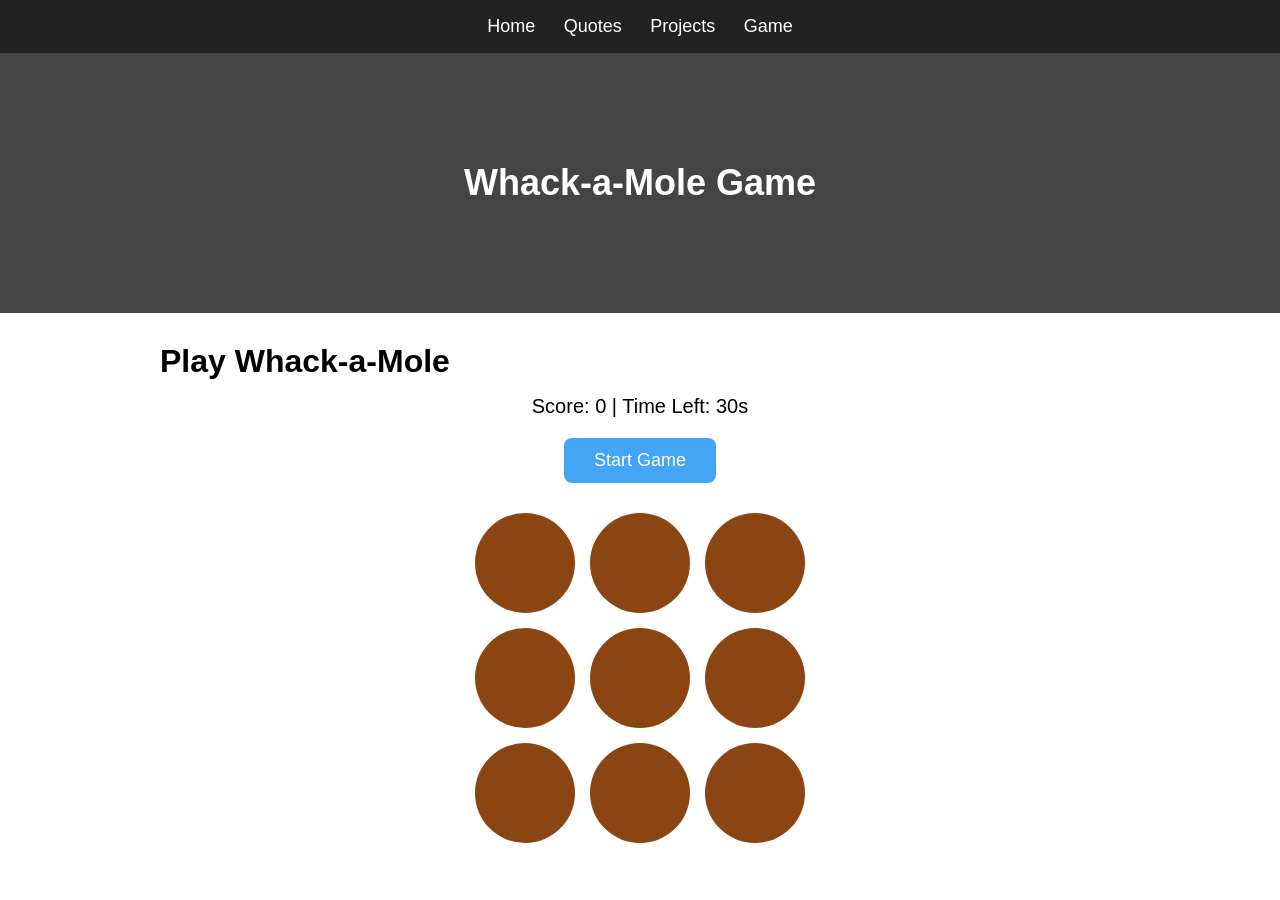
==== machine.html @ 4647ac30 "Day3: add projects page with 5 ideas and whack-a-mole game" ====
﻿<!DOCTYPE html>
<html lang="en">
<head>
    <meta charset="UTF-8">
    <meta name="viewport" content="width=device-width, initial-scale=1.0">
    <title>Whack-a-Mole Game</title>
    <link rel="stylesheet" href="css/style.css">
    <style>
        .game-area {
            display: grid;
            grid-template-columns: repeat(3, 100px);
            gap: 15px;
            justify-content: center;
            margin: 30px 0;
        }
        .hole {
            width: 100px;
            height: 100px;
            background: #8b4513;
            border-radius: 50%;
            position: relative;
            overflow: hidden;
            cursor: pointer;
        }
        .mole {
            width: 60px;
            height: 60px;
            background: #d2691e;
            border-radius: 50%;
            position: absolute;
            bottom: -60px;
            left: 20px;
            transition: bottom 0.1s;
        }
        .mole.show {
            bottom: 10px;
        }
        .game-info {
            text-align: center;
            font-size: 20px;
            margin: 15px 0;
        }
        #startBtn {
            background: #42a5f5;
            color: white;
            border: none;
            padding: 12px 30px;
            font-size: 18px;
            border-radius: 8px;
            cursor: pointer;
            display: block;
            margin: 20px auto;
        }
        #startBtn:hover {
            background: #1e88e5;
        }
    </style>
</head>
<body>
    <div class="banner">
        <h2>Whack-a-Mole Game</h2>
    </div>

    <div class="container">
        <h1>Play Whack-a-Mole</h1>
        <div class="game-info">
            Score: <span id="score">0</span> | Time Left: <span id="time">30</span>s
        </div>
        <button id="startBtn">Start Game</button>
        <div class="game-area" id="gameArea">
            <div class="hole"><div class="mole"></div></div>
            <div class="hole"><div class="mole"></div></div>
            <div class="hole"><div class="mole"></div></div>
            <div class="hole"><div class="mole"></div></div>
            <div class="hole"><div class="mole"></div></div>
            <div class="hole"><div class="mole"></div></div>
            <div class="hole"><div class="mole"></div></div>
            <div class="hole"><div class="mole"></div></div>
            <div class="hole"><div class="mole"></div></div>
        </div>
    </div>

    <script src="js/nav.js"></script>
    <script>
        const holes = document.querySelectorAll('.hole');
        const scoreEl = document.getElementById('score');
        const timeEl = document.getElementById('time');
        const startBtn = document.getElementById('startBtn');
        let score = 0;
        let timeLeft = 30;
        let timerId = null;
        let moleTimerId = null;
        let gameRunning = false;

        function randomMole() {
            holes.forEach(hole => hole.querySelector('.mole').classList.remove('show'));
            const randomHole = holes[Math.floor(Math.random() * holes.length)];
            randomHole.querySelector('.mole').classList.add('show');
        }

        function startGame() {
            score = 0;
            timeLeft = 30;
            scoreEl.textContent = score;
            timeEl.textContent = timeLeft;
            gameRunning = true;
            startBtn.disabled = true;
            
            timerId = setInterval(() => {
                timeLeft--;
                timeEl.textContent = timeLeft;
                if (timeLeft <= 0) {
                    endGame();
                }
            }, 1000);

            moleTimerId = setInterval(randomMole, 800);
        }

        function endGame() {
            gameRunning = false;
            clearInterval(timerId);
            clearInterval(moleTimerId);
            holes.forEach(hole => hole.querySelector('.mole').classList.remove('show'));
            startBtn.disabled = false;
            alert('Game Over! Your score: ' + score);
        }

        holes.forEach(hole => {
            hole.addEventListener('click', () => {
                if (hole.querySelector('.mole').classList.contains('show')) {
                    score++;
                    scoreEl.textContent = score;
                    hole.querySelector('.mole').classList.remove('show');
                }
            });
        });

        startBtn.addEventListener('click', startGame);
    </script>
</body>
</html>
---- css/style.css ----
﻿*{
    margin:0;
    padding:0;
    box-sizing:border-box;
    font-family: sans-serif;
}
nav{
    background:#222;
    padding:1rem;
    text-align:center;
}
nav a{
    color:white;
    text-decoration:none;
    margin:0 12px;
    font-size:18px;
}
nav a:hover{
    color:#42a5f5;
}
.banner{
    width:100%;
    height:260px;
    background:#444;
    color:#fff;
    display:flex;
    align-items:center;
    justify-content:center;
    font-size:24px;
    padding:20px;
    text-align:center;
}
.container{
    max-width:1000px;
    margin:30px auto;
    padding:0 20px;
}
h2{
    margin:20px 0;
}
ul{
    padding-left:24px;
    line-height:1.8;
}
.quote-list{
    list-style:none;
    padding:0;
}
.quote-list li{
    background:white;
    padding:16px 20px;
    margin:10px 0;
    border-radius:8px;
    box-shadow:0 2px 6px rgba(0,0,0,0.08);
    font-size:17px;
}
/* Day2 quotes page styling */
.project-list{
    list-style:none;
    padding:0;
}
.project-list li{
    background:white;
    padding:20px 24px;
    margin:15px 0;
    border-radius:10px;
    box-shadow:0 2px 8px rgba(0,0,0,0.08);
}
.project-list h3{
    color:#1e88e5;
    margin-bottom:8px;
}
.project-list p{
    color:#555;
    line-height:1.6;
}
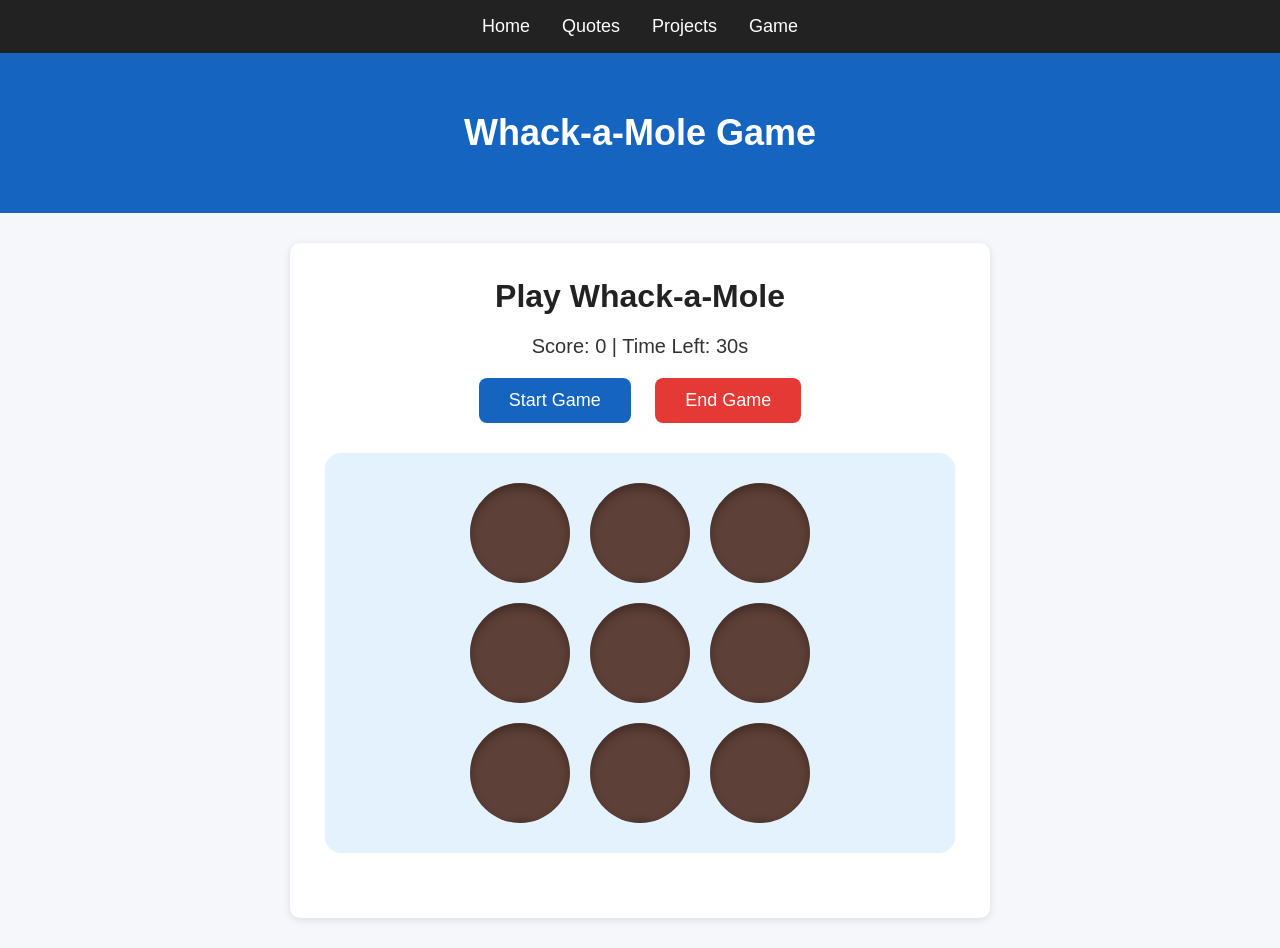
==== commit aed43107: "Polish whack-a-mole game page, add end game button for demo" ====
--- a/machine.html
+++ b/machine.html
@@ -9,28 +9,47 @@
         .game-area {
             display: grid;
             grid-template-columns: repeat(3, 100px);
-            gap: 15px;
+            gap: 20px;
             justify-content: center;
             margin: 30px 0;
+            padding: 30px;
+            background-color: #e3f2fd;
+            border-radius: 16px;
         }
         .hole {
             width: 100px;
             height: 100px;
-            background: #8b4513;
+            background: #3e2723;
             border-radius: 50%;
             position: relative;
             overflow: hidden;
             cursor: pointer;
+            box-shadow: inset 0 6px 12px rgba(0,0,0,0.5);
         }
         .mole {
             width: 60px;
             height: 60px;
-            background: #d2691e;
+            background: #a1887f;
             border-radius: 50%;
             position: absolute;
             bottom: -60px;
             left: 20px;
             transition: bottom 0.1s;
+        }
+        .mole::before, .mole::after {
+            content: '';
+            position: absolute;
+            width: 8px;
+            height: 8px;
+            background: #222;
+            border-radius: 50%;
+            top: 18px;
+        }
+        .mole::before {
+            left: 16px;
+        }
+        .mole::after {
+            right: 16px;
         }
         .mole.show {
             bottom: 10px;
@@ -41,22 +60,38 @@
             margin: 15px 0;
         }
         #startBtn {
-            background: #42a5f5;
+            background: #1565c0;
             color: white;
             border: none;
             padding: 12px 30px;
             font-size: 18px;
             border-radius: 8px;
             cursor: pointer;
-            display: block;
-            margin: 20px auto;
+            margin: 0 10px;
         }
         #startBtn:hover {
-            background: #1e88e5;
+            background: #0d47a1;
+        }
+        #endBtn {
+            background: #e53935;
+            color: white;
+            border: none;
+            padding: 12px 30px;
+            font-size: 18px;
+            border-radius: 8px;
+            cursor: pointer;
+            margin: 0 10px;
+        }
+        #endBtn:hover {
+            background: #c62828;
+        }
+        .button-group {
+            text-align: center;
+            margin: 20px auto;
         }
     </style>
 </head>
-<body>
+<body class="game">
     <div class="banner">
         <h2>Whack-a-Mole Game</h2>
     </div>
@@ -66,7 +101,10 @@
         <div class="game-info">
             Score: <span id="score">0</span> | Time Left: <span id="time">30</span>s
         </div>
-        <button id="startBtn">Start Game</button>
+        <div class="button-group">
+            <button id="startBtn">Start Game</button>
+            <button id="endBtn">End Game</button>
+        </div>
         <div class="game-area" id="gameArea">
             <div class="hole"><div class="mole"></div></div>
             <div class="hole"><div class="mole"></div></div>
@@ -86,6 +124,7 @@
         const scoreEl = document.getElementById('score');
         const timeEl = document.getElementById('time');
         const startBtn = document.getElementById('startBtn');
+        const endBtn = document.getElementById('endBtn');
         let score = 0;
         let timeLeft = 30;
         let timerId = null;
@@ -137,6 +176,11 @@
         });
 
         startBtn.addEventListener('click', startGame);
+        endBtn.addEventListener('click', () => {
+            if (gameRunning) {
+                endGame();
+            }
+        });
     </script>
 </body>
 </html>
--- a/css/style.css
+++ b/css/style.css
@@ -8,6 +8,10 @@
     background:#222;
     padding:1rem;
     text-align:center;
+    display:flex;
+    justify-content:center;
+    flex-wrap:wrap;
+    gap:8px;
 }
 nav a{
     color:white;
@@ -67,10 +71,146 @@
     box-shadow:0 2px 8px rgba(0,0,0,0.08);
 }
 .project-list h3{
-    color:#1e88e5;
+    color:#1565c0;
     margin-bottom:8px;
 }
 .project-list p{
     color:#555;
     line-height:1.6;
-}+}
+/* Homepage banner with web sci-fi image */
+body.home {
+    background-color: #f5f7fa;
+}
+.home-banner {
+    background-image: url('../images/web-sci-home-bg.jpg');
+    background-size: cover;
+    background-position: center;
+    height: 80vh;
+    min-height: 400px;
+    color: white;
+}
+.home-banner h1 {
+    font-size: 52px;
+    font-weight: bold;
+    text-shadow: 0 2px 8px rgba(0,0,0,0.6);
+}
+body.home .container {
+    background-color: white;
+    padding: 30px;
+    border-radius: 10px;
+    max-width: 900px;
+    width: 90%;
+    margin: 20px auto;
+    box-shadow: 0 2px 8px rgba(0,0,0,0.1);
+}
+body.home h2 {
+    color: #1565c0;
+    margin-top: 0;
+}
+/* Quotes page basic styling */
+body.quotes {
+    background-color: #f5f7fa;
+}
+body.quotes .banner {
+    background-color: #1565c0;
+    height: 180px;
+    font-size: 22px;
+    padding: 20px 40px;
+}
+body.quotes h1 {
+    color: #222;
+    margin-bottom: 20px;
+}
+body.quotes .quote-list li {
+    background-color: white;
+    border-left: 4px solid #1565c0;
+    padding: 18px 22px;
+    margin: 12px 0;
+    border-radius: 6px;
+    box-shadow: 0 2px 4px rgba(0,0,0,0.1);
+    font-size: 17px;
+    line-height: 1.6;
+}
+body.quotes .quote-list li:hover {
+    background-color: #e3f2fd;
+}
+/* Projects page basic styling */
+body.projects {
+    background-color: #f5f7fa;
+}
+body.projects .banner {
+    background-color: #1565c0;
+    height: 160px;
+}
+body.projects h1 {
+    color: #222;
+    margin-bottom: 20px;
+}
+body.projects .project-list li {
+    background-color: white;
+    border-left: 4px solid #1565c0;
+    padding: 20px 24px;
+    margin: 15px 0;
+    border-radius: 6px;
+    box-shadow: 0 2px 4px rgba(0,0,0,0.1);
+}
+body.projects .project-list li:hover {
+    background-color: #e3f2fd;
+}
+/* Game page styling */
+body.game {
+    background-color: #f5f7fa;
+}
+body.game .banner {
+    background-color: #1565c0;
+    height: 160px;
+}
+body.game .container {
+    background-color: white;
+    padding: 35px;
+    border-radius: 10px;
+    max-width: 700px;
+    width: 90%;
+    margin: 30px auto;
+    box-shadow: 0 2px 8px rgba(0,0,0,0.1);
+}
+body.game h1 {
+    color: #222;
+    text-align: center;
+    margin-bottom: 20px;
+}
+body.game .game-info {
+    font-size: 20px;
+    text-align: center;
+    color: #333;
+    margin: 20px 0;
+}
+body.game #startBtn {
+    background-color: #1565c0;
+}
+body.game #startBtn:hover {
+    background-color: #0d47a1;
+}
+body.game .hole {
+    background-color: #5d4037;
+    box-shadow: inset 0 5px 10px rgba(0,0,0,0.3);
+}
+body.game .mole {
+    background-color: #8d6e63;
+    box-shadow: 0 -3px 6px rgba(0,0,0,0.2);
+}
+/* Mobile responsive layout */
+@media (max-width:768px){
+    .home-content{
+        padding:20px;
+        margin:25px auto;
+    }
+    h1{
+        font-size:1.6rem;
+        text-align:center;
+    }
+    nav{
+        flex-wrap:wrap;
+    }
+}
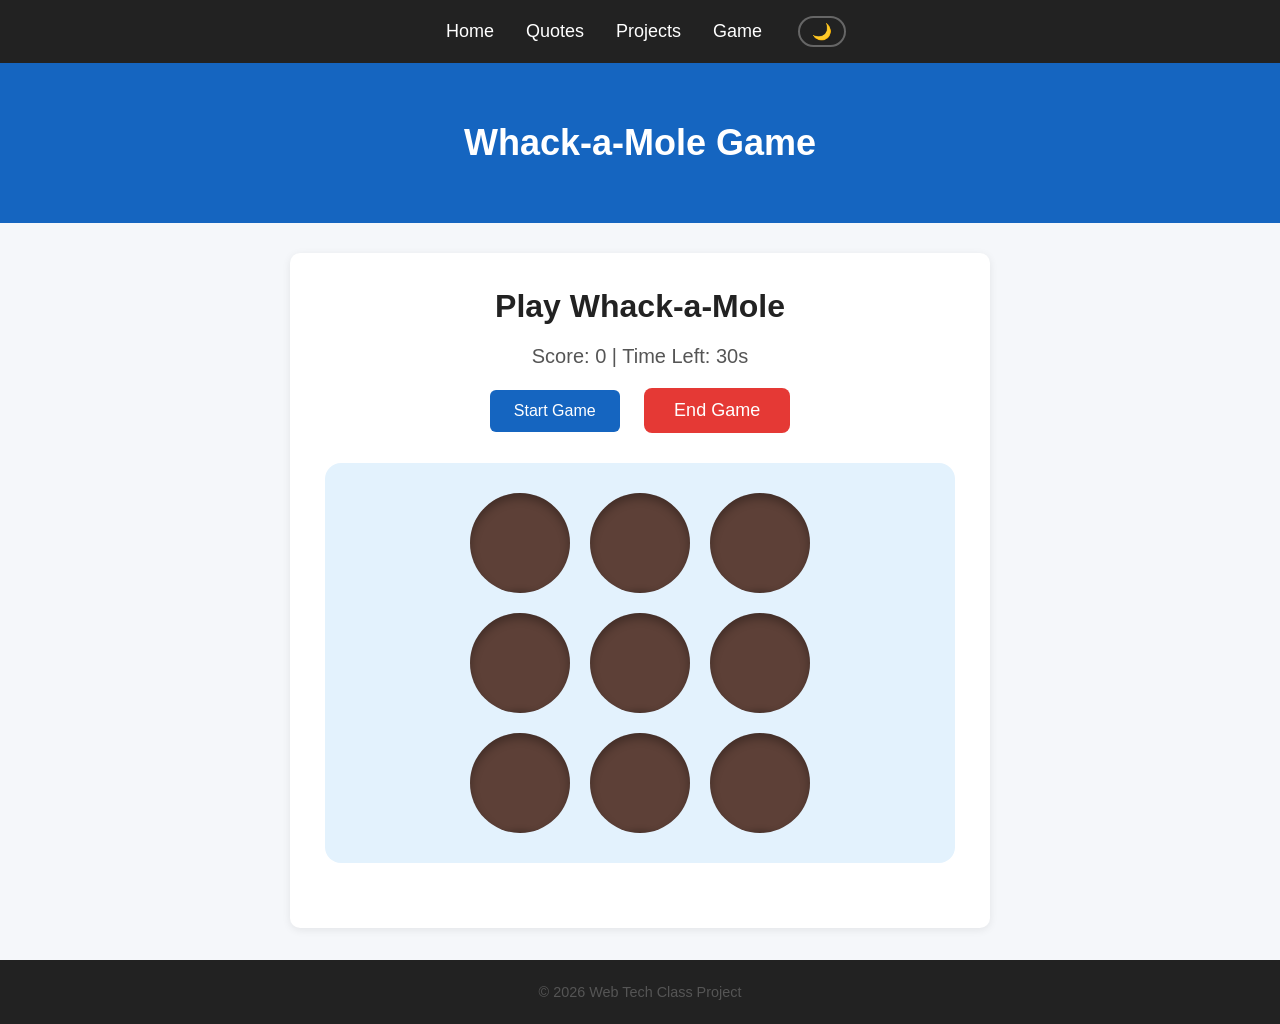
==== commit 101fef00: "Add footer copyright to all pages" ====
--- a/machine.html
+++ b/machine.html
@@ -4,6 +4,12 @@
     <meta charset="UTF-8">
     <meta name="viewport" content="width=device-width, initial-scale=1.0">
     <title>Whack-a-Mole Game</title>
+    <meta property="og:title" content="Web Tech Class Project">
+    <meta property="og:description" content="Web course project with quote page, project list and whack-a-mole game.">
+    <meta property="og:image" content="https://gitee.com/wyb730/web-class-project/raw/master/images/og-class.jpg">
+    <meta property="og:url" content="https://gitee.com/wyb730/web-class-project">
+    <meta property="og:type" content="website">
+    <meta name="twitter:card" content="summary_large_image">
     <link rel="stylesheet" href="css/style.css">
     <style>
         .game-area {
@@ -182,5 +188,8 @@
             }
         });
     </script>
+    <footer>
+        <p>© 2026 Web Tech Class Project</p>
+    </footer>
 </body>
 </html>
--- a/css/style.css
+++ b/css/style.css
@@ -1,20 +1,58 @@
-﻿*{
+﻿:root{
+    --bg: #f5f7fa;
+    --card-bg: #ffffff;
+    --text: #222222;
+    --text-muted: #555555;
+    --nav-bg: #222222;
+    --nav-text: #ffffff;
+    --banner-bg: #1565c0;
+    --accent: #1565c0;
+    --accent-hover: #0d47a1;
+    --accent-light: #e3f2fd;
+    --border-left: #1565c0;
+    --card-shadow: 0 2px 8px rgba(0,0,0,0.08);
+    --hole-bg: #5d4037;
+    --mole-bg: #8d6e63;
+}
+[data-theme="dark"]{
+    --bg: #121212;
+    --card-bg: #1e1e1e;
+    --text: #e0e0e0;
+    --text-muted: #aaaaaa;
+    --nav-bg: #1a1a1a;
+    --nav-text: #e0e0e0;
+    --banner-bg: #0d47a1;
+    --accent: #42a5f5;
+    --accent-hover: #64b5f6;
+    --accent-light: #1e3a5f;
+    --border-left: #42a5f5;
+    --card-shadow: 0 2px 8px rgba(0,0,0,0.3);
+    --hole-bg: #3e2723;
+    --mole-bg: #6d4c41;
+}
+*{
     margin:0;
     padding:0;
     box-sizing:border-box;
     font-family: sans-serif;
 }
+body{
+    background-color: var(--bg);
+    color: var(--text);
+    transition: background-color 0.3s, color 0.3s;
+}
 nav{
-    background:#222;
+    background: var(--nav-bg);
     padding:1rem;
     text-align:center;
     display:flex;
     justify-content:center;
+    align-items:center;
     flex-wrap:wrap;
     gap:8px;
 }
 nav a{
-    color:white;
+    color: var(--nav-text);
     text-decoration:none;
     margin:0 12px;
     font-size:18px;
@@ -22,10 +60,23 @@
 nav a:hover{
     color:#42a5f5;
 }
+.theme-toggle{
+    margin-left:16px;
+    background:transparent;
+    border:2px solid #666;
+    color:var(--nav-text);
+    border-radius:20px;
+    padding:4px 12px;
+    cursor:pointer;
+    font-size:16px;
+}
+.theme-toggle:hover{
+    border-color:#42a5f5;
+}
 .banner{
     width:100%;
     height:260px;
-    background:#444;
+    background: var(--banner-bg);
     color:#fff;
     display:flex;
     align-items:center;
@@ -51,36 +102,37 @@
     padding:0;
 }
 .quote-list li{
-    background:white;
+    background: var(--card-bg);
+    color: var(--text);
     padding:16px 20px;
     margin:10px 0;
     border-radius:8px;
-    box-shadow:0 2px 6px rgba(0,0,0,0.08);
+    box-shadow: var(--card-shadow);
     font-size:17px;
 }
-/* Day2 quotes page styling */
 .project-list{
     list-style:none;
     padding:0;
 }
 .project-list li{
-    background:white;
+    background: var(--card-bg);
+    color: var(--text);
     padding:20px 24px;
     margin:15px 0;
     border-radius:10px;
-    box-shadow:0 2px 8px rgba(0,0,0,0.08);
+    box-shadow: var(--card-shadow);
 }
 .project-list h3{
-    color:#1565c0;
+    color: var(--accent);
     margin-bottom:8px;
 }
 .project-list p{
-    color:#555;
+    color: var(--text-muted);
     line-height:1.6;
 }
 /* Homepage banner with web sci-fi image */
 body.home {
-    background-color: #f5f7fa;
+    background-color: var(--bg);
 }
 .home-banner {
     background-image: url('../images/web-sci-home-bg.jpg');
@@ -96,109 +148,128 @@
     text-shadow: 0 2px 8px rgba(0,0,0,0.6);
 }
 body.home .container {
-    background-color: white;
+    background-color: var(--card-bg);
+    color: var(--text);
     padding: 30px;
     border-radius: 10px;
     max-width: 900px;
     width: 90%;
     margin: 20px auto;
-    box-shadow: 0 2px 8px rgba(0,0,0,0.1);
+    box-shadow: var(--card-shadow);
 }
 body.home h2 {
-    color: #1565c0;
+    color: var(--accent);
     margin-top: 0;
 }
 /* Quotes page basic styling */
 body.quotes {
-    background-color: #f5f7fa;
+    background-color: var(--bg);
 }
 body.quotes .banner {
-    background-color: #1565c0;
+    background-color: var(--banner-bg);
     height: 180px;
     font-size: 22px;
     padding: 20px 40px;
 }
 body.quotes h1 {
-    color: #222;
+    color: var(--text);
     margin-bottom: 20px;
 }
 body.quotes .quote-list li {
-    background-color: white;
-    border-left: 4px solid #1565c0;
+    background-color: var(--card-bg);
+    color: var(--text);
+    border-left: 4px solid var(--border-left);
     padding: 18px 22px;
     margin: 12px 0;
     border-radius: 6px;
-    box-shadow: 0 2px 4px rgba(0,0,0,0.1);
+    box-shadow: var(--card-shadow);
     font-size: 17px;
     line-height: 1.6;
 }
 body.quotes .quote-list li:hover {
-    background-color: #e3f2fd;
+    background-color: var(--accent-light);
 }
 /* Projects page basic styling */
 body.projects {
-    background-color: #f5f7fa;
+    background-color: var(--bg);
 }
 body.projects .banner {
-    background-color: #1565c0;
+    background-color: var(--banner-bg);
     height: 160px;
 }
 body.projects h1 {
-    color: #222;
+    color: var(--text);
     margin-bottom: 20px;
 }
 body.projects .project-list li {
-    background-color: white;
-    border-left: 4px solid #1565c0;
+    background-color: var(--card-bg);
+    color: var(--text);
+    border-left: 4px solid var(--border-left);
     padding: 20px 24px;
     margin: 15px 0;
     border-radius: 6px;
-    box-shadow: 0 2px 4px rgba(0,0,0,0.1);
+    box-shadow: var(--card-shadow);
 }
 body.projects .project-list li:hover {
-    background-color: #e3f2fd;
+    background-color: var(--accent-light);
 }
 /* Game page styling */
 body.game {
-    background-color: #f5f7fa;
+    background-color: var(--bg);
 }
 body.game .banner {
-    background-color: #1565c0;
+    background-color: var(--banner-bg);
     height: 160px;
 }
 body.game .container {
-    background-color: white;
+    background-color: var(--card-bg);
+    color: var(--text);
     padding: 35px;
     border-radius: 10px;
     max-width: 700px;
     width: 90%;
     margin: 30px auto;
-    box-shadow: 0 2px 8px rgba(0,0,0,0.1);
+    box-shadow: var(--card-shadow);
 }
 body.game h1 {
-    color: #222;
+    color: var(--text);
     text-align: center;
     margin-bottom: 20px;
 }
 body.game .game-info {
     font-size: 20px;
     text-align: center;
-    color: #333;
+    color: var(--text-muted);
     margin: 20px 0;
 }
 body.game #startBtn {
-    background-color: #1565c0;
+    background-color: var(--accent);
+    color: white;
+    border: none;
+    padding: 12px 24px;
+    border-radius: 6px;
+    cursor: pointer;
+    font-size: 16px;
 }
 body.game #startBtn:hover {
-    background-color: #0d47a1;
+    background-color: var(--accent-hover);
 }
 body.game .hole {
-    background-color: #5d4037;
+    background-color: var(--hole-bg);
     box-shadow: inset 0 5px 10px rgba(0,0,0,0.3);
 }
 body.game .mole {
-    background-color: #8d6e63;
+    background-color: var(--mole-bg);
     box-shadow: 0 -3px 6px rgba(0,0,0,0.2);
+}
+/* Footer */
+footer {
+    text-align: center;
+    padding: 1.5rem;
+    margin-top: 2rem;
+    background-color: var(--nav-bg);
+    color: var(--text-muted);
+    font-size: 0.9rem;
 }
 /* Mobile responsive layout */
 @media (max-width:768px){
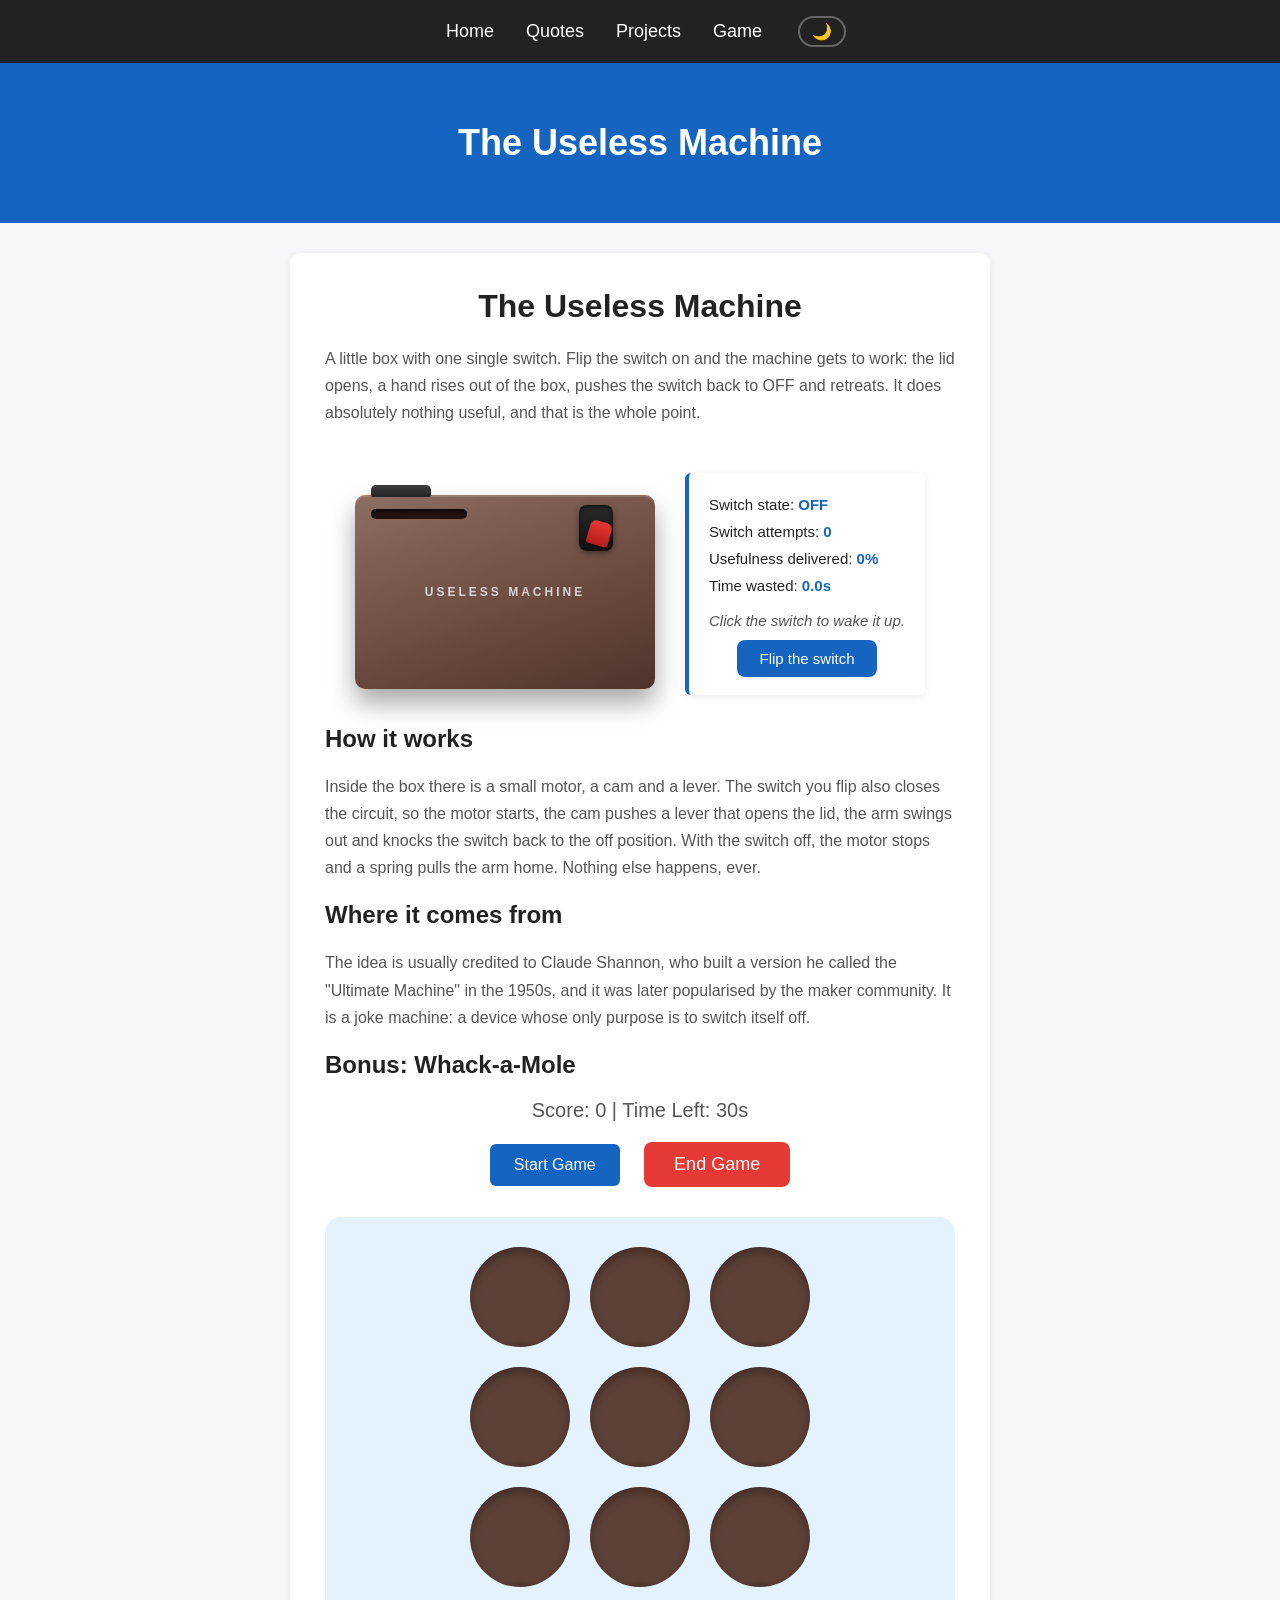
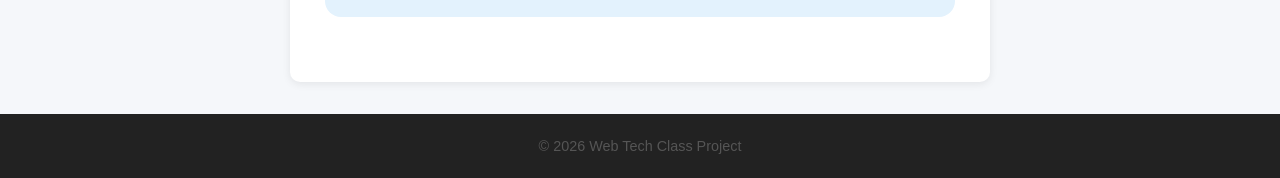
==== commit 2e47e7d8: "Add interactive Useless Machine toy to machine page" ====
--- a/machine.html
+++ b/machine.html
@@ -3,11 +3,11 @@
 <head>
     <meta charset="UTF-8">
     <meta name="viewport" content="width=device-width, initial-scale=1.0">
-    <title>Whack-a-Mole Game</title>
-    <meta property="og:title" content="Web Tech Class Project">
-    <meta property="og:description" content="Web course project with quote page, project list and whack-a-mole game.">
-    <meta property="og:image" content="https://gitee.com/wyb730/web-class-project/raw/master/images/og-class.jpg">
-    <meta property="og:url" content="https://gitee.com/wyb730/web-class-project">
+    <title>The Useless Machine | Web Tech Class Project</title>
+    <meta property="og:title" content="Web Tech Class Project - Useless Machine">
+    <meta property="og:description" content="An interactive useless machine toy, a whack-a-mole game, a quote gallery and a project list.">
+    <meta property="og:image" content="https://yanbowang730.github.io/web-class-project/images/og-class.jpg">
+    <meta property="og:url" content="https://yanbowang730.github.io/web-class-project/machine.html">
     <meta property="og:type" content="website">
     <meta name="twitter:card" content="summary_large_image">
     <link rel="stylesheet" href="css/style.css">
@@ -51,15 +51,9 @@
             border-radius: 50%;
             top: 18px;
         }
-        .mole::before {
-            left: 16px;
-        }
-        .mole::after {
-            right: 16px;
-        }
-        .mole.show {
-            bottom: 10px;
-        }
+        .mole::before { left: 16px; }
+        .mole::after { right: 16px; }
+        .mole.show { bottom: 10px; }
         .game-info {
             text-align: center;
             font-size: 20px;
@@ -75,9 +69,7 @@
             cursor: pointer;
             margin: 0 10px;
         }
-        #startBtn:hover {
-            background: #0d47a1;
-        }
+        #startBtn:hover { background: #0d47a1; }
         #endBtn {
             background: #e53935;
             color: white;
@@ -88,22 +80,228 @@
             cursor: pointer;
             margin: 0 10px;
         }
-        #endBtn:hover {
-            background: #c62828;
-        }
+        #endBtn:hover { background: #c62828; }
         .button-group {
             text-align: center;
             margin: 20px auto;
+        }
+
+        /* ============ Useless Machine toy ============ */
+        .um-intro {
+            color: var(--text-muted);
+            line-height: 1.7;
+            margin-bottom: 10px;
+        }
+        .um-stage {
+            display: flex;
+            flex-wrap: wrap;
+            gap: 30px;
+            align-items: center;
+            justify-content: center;
+            margin: 46px 0 30px;
+        }
+        .um-box-wrap {
+            position: relative;
+            width: 300px;
+            height: 210px;
+            flex: 0 0 auto;
+        }
+        /* 机身 */
+        .um-box {
+            position: absolute;
+            inset: 16px 0 0 0;
+            background: linear-gradient(160deg, #8d6e63 0%, #6d4c41 55%, #4e342e 100%);
+            border-radius: 10px;
+            box-shadow: 0 14px 26px rgba(0,0,0,0.35), inset 0 2px 0 rgba(255,255,255,0.15);
+            overflow: hidden;
+        }
+        .um-face {
+            position: absolute;
+            inset: 0;
+            display: flex;
+            align-items: center;
+            justify-content: center;
+            color: rgba(255,255,255,0.75);
+            font-size: 12px;
+            letter-spacing: 3px;
+            font-weight: bold;
+        }
+        /* 盖子与出臂口 */
+        .um-slot {
+            position: absolute;
+            top: 14px;
+            left: 16px;
+            width: 96px;
+            height: 10px;
+            background: #241311;
+            border-radius: 5px;
+            box-shadow: inset 0 2px 4px rgba(0,0,0,0.8);
+            z-index: 4;
+        }
+        .um-lid {
+            position: absolute;
+            top: 6px;
+            left: 16px;
+            width: 60px;
+            height: 12px;
+            background: linear-gradient(#3e3e3e, #232323);
+            border-radius: 5px 5px 2px 2px;
+            transform-origin: left center;
+            transition: transform 0.55s cubic-bezier(.4,0,.3,1);
+            z-index: 6;
+        }
+        .um-lid.open { transform: rotate(-92deg); }
+        /* 手臂 */
+        .um-arm {
+            position: absolute;
+            left: 52px;
+            bottom: 26px;
+            width: 14px;
+            height: 0;
+            border-radius: 8px;
+            background: linear-gradient(#cfcfcf, #8d8d8d);
+            z-index: 5;
+            transition: height 0.5s ease, transform 0.45s ease;
+        }
+        .um-arm .um-hand {
+            position: absolute;
+            top: -20px;
+            left: -7px;
+            width: 28px;
+            height: 28px;
+            border-radius: 50%;
+            background: radial-gradient(circle at 35% 30%, #ffd8a8, #e0a96d);
+            box-shadow: 0 2px 6px rgba(0,0,0,0.35);
+            opacity: 0;
+            transition: opacity 0.2s;
+        }
+        .um-arm.rise { height: 128px; }
+        .um-arm.rise .um-hand { opacity: 1; }
+        .um-arm.push { transform: translateX(152px); }
+        /* 开关 */
+        .um-switch {
+            position: absolute;
+            right: 42px;
+            top: 26px;
+            width: 34px;
+            height: 46px;
+            border-radius: 8px;
+            background: linear-gradient(#2a2a2a, #111111);
+            box-shadow: inset 0 2px 4px rgba(0,0,0,0.6), 0 2px 6px rgba(0,0,0,0.4);
+            cursor: pointer;
+            z-index: 7;
+        }
+        .um-lever {
+            position: absolute;
+            left: 6px;
+            bottom: 6px;
+            width: 22px;
+            height: 24px;
+            border-radius: 6px 6px 3px 3px;
+            background: linear-gradient(#e53935, #b71c1c);
+            transform-origin: bottom center;
+            transform: rotate(16deg);
+            transition: transform 0.3s ease, background 0.3s ease;
+            box-shadow: 0 2px 4px rgba(0,0,0,0.4);
+        }
+        .um-switch.on .um-lever {
+            transform: rotate(-22deg);
+            background: linear-gradient(#66bb6a, #2e7d32);
+        }
+        /* 读数 */
+        .um-panel {
+            min-width: 220px;
+            background: var(--card-bg);
+            border-left: 4px solid var(--border-left);
+            border-radius: 6px;
+            padding: 18px 20px;
+            box-shadow: var(--card-shadow);
+            color: var(--text);
+            line-height: 1.8;
+            font-size: 15px;
+        }
+        .um-panel strong { color: var(--accent); }
+        .um-msg {
+            margin-top: 8px;
+            color: var(--text-muted);
+            font-style: italic;
+            min-height: 24px;
+        }
+        .um-btn {
+            display: block;
+            margin: 6px auto 0;
+            background: var(--accent);
+            color: #fff;
+            border: none;
+            border-radius: 8px;
+            padding: 10px 22px;
+            font-size: 15px;
+            cursor: pointer;
+        }
+        .um-btn:hover { background: var(--accent-hover); }
+        @media (max-width: 768px) {
+            .um-stage { gap: 18px; }
+            .um-box-wrap { width: 260px; height: 190px; }
+            .um-arm.push { transform: translateX(128px); }
+            .um-switch { right: 34px; }
         }
     </style>
 </head>
 <body class="game">
     <div class="banner">
-        <h2>Whack-a-Mole Game</h2>
+        <h2>The Useless Machine</h2>
     </div>
 
     <div class="container">
-        <h1>Play Whack-a-Mole</h1>
+        <h1>The Useless Machine</h1>
+        <p class="um-intro">
+            A little box with one single switch. Flip the switch on and the machine gets to work:
+            the lid opens, a hand rises out of the box, pushes the switch back to OFF and retreats.
+            It does absolutely nothing useful, and that is the whole point.
+        </p>
+
+        <!-- 交互玩具 -->
+        <div class="um-stage">
+            <div class="um-box-wrap">
+                <div class="um-box">
+                    <div class="um-face">USELESS MACHINE</div>
+                    <div class="um-slot"></div>
+                </div>
+                <div class="um-lid" id="umLid"></div>
+                <div class="um-arm" id="umArm">
+                    <span class="um-hand"></span>
+                </div>
+                <div class="um-switch" id="umSwitch">
+                    <span class="um-lever"></span>
+                </div>
+            </div>
+
+            <div class="um-panel">
+                <div>Switch state: <strong id="umState">OFF</strong></div>
+                <div>Switch attempts: <strong id="umCount">0</strong></div>
+                <div>Usefulness delivered: <strong>0%</strong></div>
+                <div>Time wasted: <strong id="umTime">0.0s</strong></div>
+                <div class="um-msg" id="umMsg">Click the switch to wake it up.</div>
+                <button class="um-btn" id="umBtn">Flip the switch</button>
+            </div>
+        </div>
+
+        <h2>How it works</h2>
+        <p class="um-intro">
+            Inside the box there is a small motor, a cam and a lever. The switch you flip also closes
+            the circuit, so the motor starts, the cam pushes a lever that opens the lid, the arm swings
+            out and knocks the switch back to the off position. With the switch off, the motor stops and
+            a spring pulls the arm home. Nothing else happens, ever.
+        </p>
+
+        <h2>Where it comes from</h2>
+        <p class="um-intro">
+            The idea is usually credited to Claude Shannon, who built a version he called the
+            "Ultimate Machine" in the 1950s, and it was later popularised by the maker community.
+            It is a joke machine: a device whose only purpose is to switch itself off.
+        </p>
+
+        <h2>Bonus: Whack-a-Mole</h2>
         <div class="game-info">
             Score: <span id="score">0</span> | Time Left: <span id="time">30</span>s
         </div>
@@ -126,6 +324,74 @@
 
     <script src="js/nav.js"></script>
     <script>
+        /* ---------- Useless machine ---------- */
+        const umSwitch = document.getElementById('umSwitch');
+        const umLid = document.getElementById('umLid');
+        const umArm = document.getElementById('umArm');
+        const umCount = document.getElementById('umCount');
+        const umMsg = document.getElementById('umMsg');
+        const umTimeEl = document.getElementById('umTime');
+        const umBtn = document.getElementById('umBtn');
+        const umState = document.getElementById('umState');
+
+        let umBusy = false;
+        let umAttempts = 0;
+        let umTimer = null;
+        let umSeconds = 0;
+
+        function umFlip() {
+            if (umBusy) return;
+            umBusy = true;
+            umAttempts++;
+            umCount.textContent = umAttempts;
+            umSwitch.classList.add('on');
+            umState.textContent = 'ON';
+            umMsg.textContent = 'You turned it on. Bad idea.';
+
+            if (!umTimer) {
+                umTimer = setInterval(() => {
+                    umSeconds += 0.1;
+                    umTimeEl.textContent = umSeconds.toFixed(1) + 's';
+                }, 100);
+            }
+
+            // 1) 开盖 + 手臂升起
+            setTimeout(() => {
+                umLid.classList.add('open');
+                umArm.classList.add('rise');
+            }, 500);
+
+            // 2) 手臂伸过去把开关拨回去
+            setTimeout(() => {
+                umArm.classList.add('push');
+                umMsg.textContent = 'Here comes the hand...';
+            }, 1000);
+
+            setTimeout(() => {
+                umSwitch.classList.remove('on');
+                umState.textContent = 'OFF';
+                umMsg.textContent = 'It turned itself off. Again.';
+            }, 1450);
+
+            // 3) 收手 + 关盖
+            setTimeout(() => {
+                umArm.classList.remove('push');
+            }, 1800);
+
+            setTimeout(() => {
+                umArm.classList.remove('rise');
+            }, 2050);
+
+            setTimeout(() => {
+                umLid.classList.remove('open');
+                umBusy = false;
+            }, 2400);
+        }
+
+        umSwitch.addEventListener('click', umFlip);
+        umBtn.addEventListener('click', umFlip);
+
+        /* ---------- Whack-a-mole ---------- */
         const holes = document.querySelectorAll('.hole');
         const scoreEl = document.getElementById('score');
         const timeEl = document.getElementById('time');
@@ -150,7 +416,7 @@
             timeEl.textContent = timeLeft;
             gameRunning = true;
             startBtn.disabled = true;
-            
+
             timerId = setInterval(() => {
                 timeLeft--;
                 timeEl.textContent = timeLeft;
@@ -189,7 +455,7 @@
         });
     </script>
     <footer>
-        <p>© 2026 Web Tech Class Project</p>
+        <p>&copy; 2026 Web Tech Class Project</p>
     </footer>
 </body>
-</html>+</html>
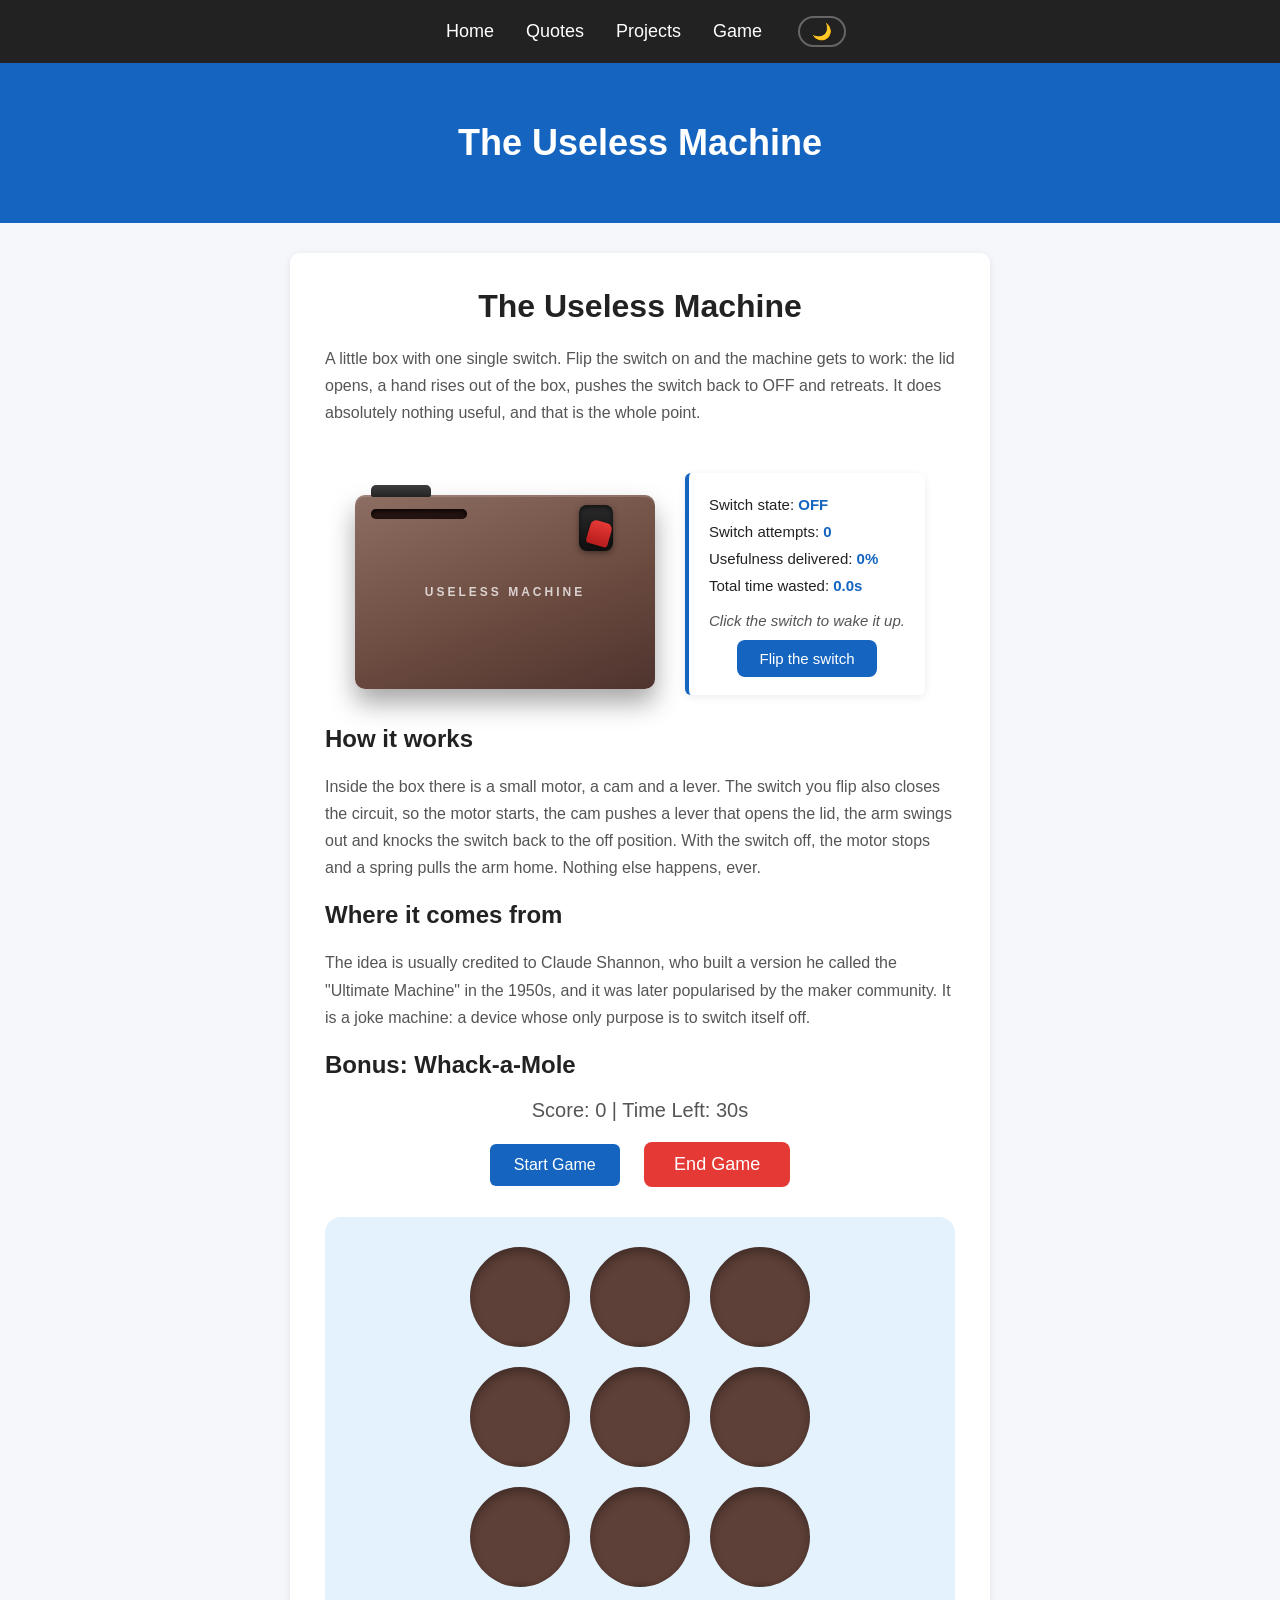
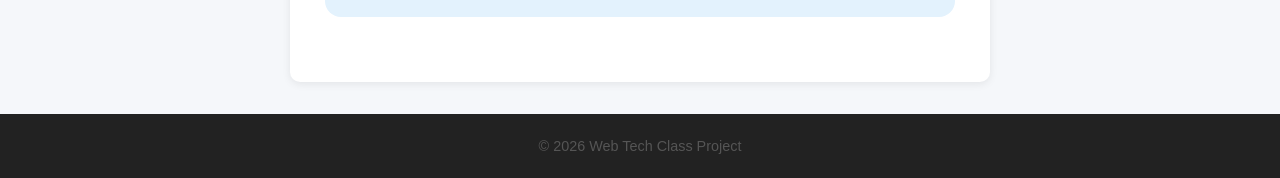
==== commit b00fbc35: "Stop useless machine timer when one cycle ends" ====
--- a/machine.html
+++ b/machine.html
@@ -280,7 +280,7 @@
                 <div>Switch state: <strong id="umState">OFF</strong></div>
                 <div>Switch attempts: <strong id="umCount">0</strong></div>
                 <div>Usefulness delivered: <strong>0%</strong></div>
-                <div>Time wasted: <strong id="umTime">0.0s</strong></div>
+                <div>Total time wasted: <strong id="umTime">0.0s</strong></div>
                 <div class="um-msg" id="umMsg">Click the switch to wake it up.</div>
                 <button class="um-btn" id="umBtn">Flip the switch</button>
             </div>
@@ -385,6 +385,12 @@
             setTimeout(() => {
                 umLid.classList.remove('open');
                 umBusy = false;
+                // 一轮结束就停表，避免数字无休止地跳
+                if (umTimer) {
+                    clearInterval(umTimer);
+                    umTimer = null;
+                }
+                umTimeEl.textContent = umSeconds.toFixed(1) + 's';
             }, 2400);
         }
 
